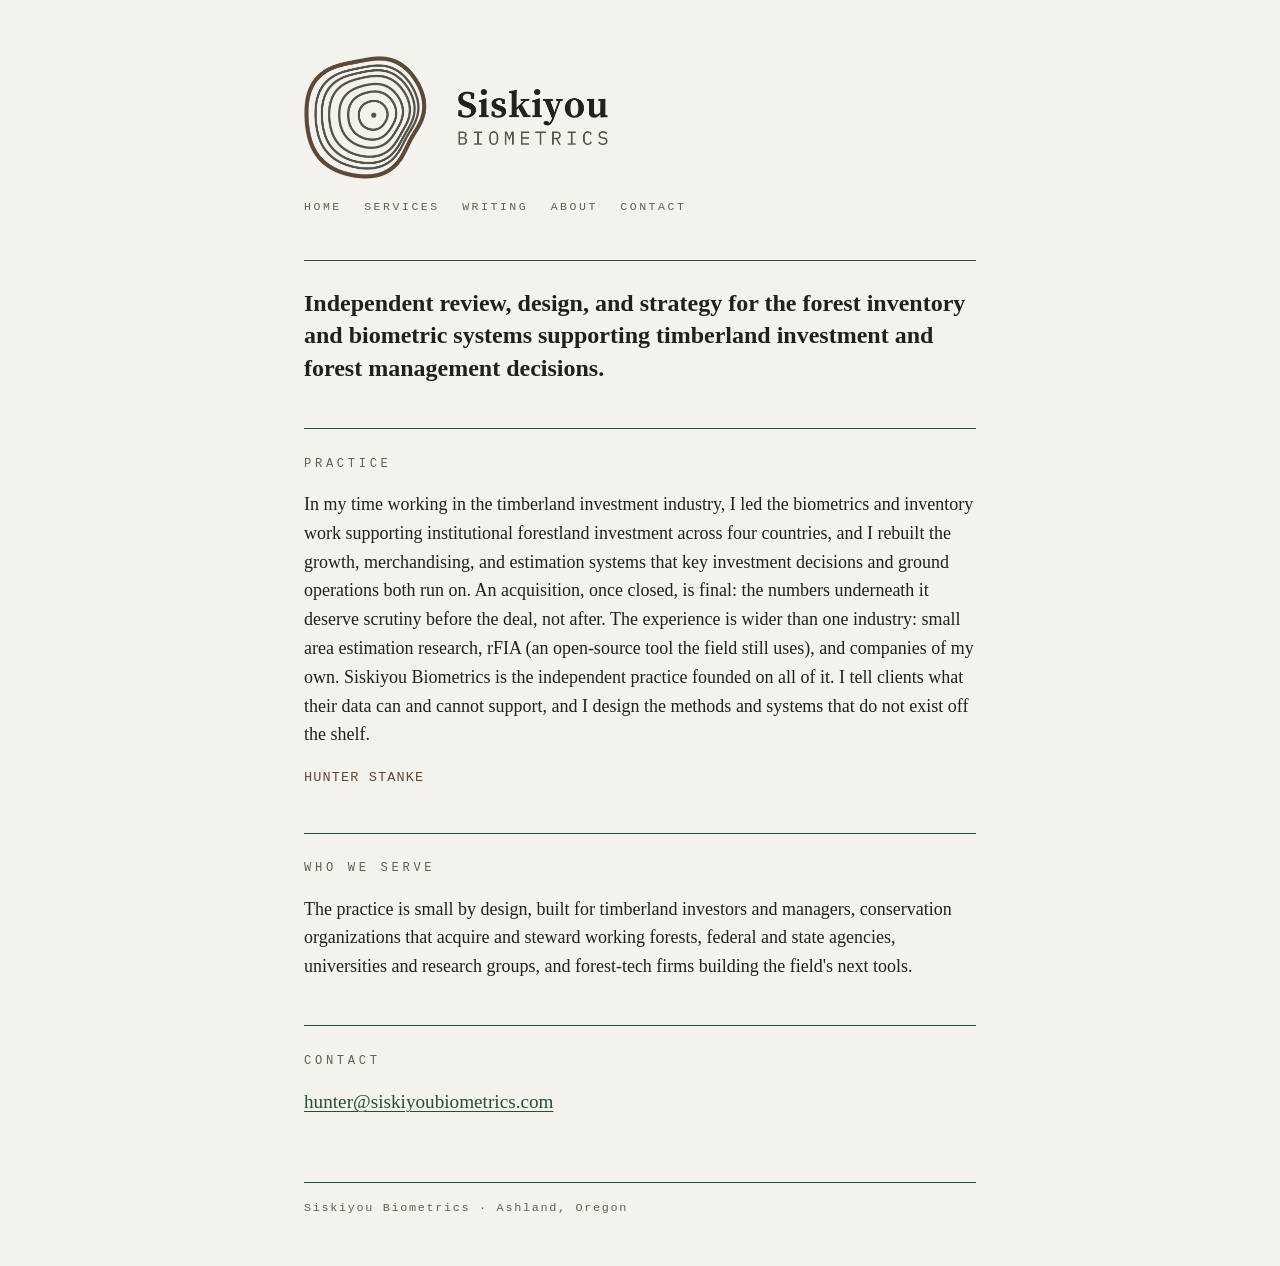
==== index.html @ 04ed6026 "Siskiyou Biometrics site, stage one" ====
<!DOCTYPE html>
<html lang="en">
<head>
<meta charset="utf-8">
<meta name="viewport" content="width=device-width, initial-scale=1">
<title>Siskiyou Biometrics - Ashland, Oregon</title>
<meta name="description" content="Independent review, design, and strategy for the forest inventory and biometric systems supporting timberland investment and forest management decisions.">

<link rel="icon" href="assets/favicon.ico" sizes="16x16 32x32 48x48">
<link rel="icon" href="assets/icon-32.png" type="image/png" sizes="32x32">
<link rel="apple-touch-icon" href="assets/icon-180.png">
<link rel="canonical" href="https://siskiyoubiometrics.com/">
<meta name="theme-color" content="#f4f2ec">
<meta property="og:type" content="website">
<meta property="og:site_name" content="Siskiyou Biometrics">
<meta property="og:title" content="Siskiyou Biometrics">
<meta property="og:description" content="An independent forest biometrics practice based in Ashland, Oregon.">
<meta property="og:url" content="https://siskiyoubiometrics.com/">
<meta property="og:image" content="https://siskiyoubiometrics.com/assets/og.png">
<meta property="og:image:width" content="1200">
<meta property="og:image:height" content="630">
<meta property="og:image:alt" content="Siskiyou Biometrics">
<meta name="twitter:card" content="summary_large_image">
<link rel="stylesheet" href="style.css">
</head>
<body>
<div class="page">
<header class="masthead">
  <a href="index.html"><img src="assets/lockup.png" alt="Siskiyou Biometrics" width="1200" height="484"></a>
  <nav class="nav"><a href="index.html">Home</a><a href="services.html">Services</a><a href="writing.html">Writing</a><a href="about.html">About</a><a href="contact.html">Contact</a></nav>
</header>
<main>
<section id="identity" class="identity">
<h1 class="topline">Independent review, design, and strategy for the forest inventory and biometric systems supporting timberland investment and forest management decisions.</h1>
</section>
<section id="intro"><h2>Practice</h2>
<p>In my time working in the timberland investment industry, I led the biometrics and inventory work supporting institutional forestland investment across four countries, and I rebuilt the growth, merchandising, and estimation systems that key investment decisions and ground operations both run on. An acquisition, once closed, is final: the numbers underneath it deserve scrutiny before the deal, not after. The experience is wider than one industry: small area estimation research, rFIA (an open-source tool the field still uses), and companies of my own. Siskiyou Biometrics is the independent practice founded on all of it. I tell clients what their data can and cannot support, and I design the methods and systems that do not exist off the shelf.</p>
<p class="signature">Hunter Stanke</p>
</section>
<section id="who"><h2>Who we serve</h2>
<p>The practice is small by design, built for timberland investors and managers, conservation organizations that acquire and steward working forests, federal and state agencies, universities and research groups, and forest-tech firms building the field's next tools.</p>
</section>
<section id="contact"><h2>Contact</h2><p class="email"><a href="mailto:hunter@siskiyoubiometrics.com">hunter@siskiyoubiometrics.com</a></p></section>
</main>
<footer>
  <p>Siskiyou Biometrics &middot; Ashland, Oregon</p>
</footer>
</div>
</body>
</html>
---- style.css ----
/* Siskiyou Biometrics - siskiyoubiometrics.com
   One page, no framework, no scripts. Register: a well-set letterhead. */

:root {
  --bg: #f4f2ec;
  --ink: #20211c;
  --spruce: #2f4a38;
  --bark: #5a4a38;
  --muted: #5f6159;
  --serif: Georgia, "Iowan Old Style", "Palatino Linotype", "Book Antiqua",
           "Noto Serif", "Liberation Serif", "Times New Roman", serif;
  --mono: "SFMono-Regular", Menlo, Consolas, "Liberation Mono",
          "DejaVu Sans Mono", "Courier New", monospace;
}

html {
  background: var(--bg);
  -webkit-text-size-adjust: 100%;
}

body {
  margin: 0;
  font-family: var(--serif);
  font-size: 1.125rem;
  line-height: 1.6;
  color: var(--ink);
}

.page {
  max-width: 42rem;
  margin: 0 auto;
  padding: 3.5rem 1.5rem 3rem;
}

/* Masthead: the lockup and nothing else */
.masthead h1 {
  margin: 0;
}
.masthead img {
  display: block;
  width: 100%;
  max-width: 19rem;
  height: auto;
}

/* Identity line */
.identity {
  margin-top: 2.75rem;
}
.identity p {
  margin: 0;
  font-size: 1.5rem;
  line-height: 1.35;
}

/* Sections: thin spruce rule, letterspaced mono label, serif body */
section + section {
  margin-top: 2.75rem;
  padding-top: 1.6rem;
  border-top: 1px solid var(--spruce);
}

h2 {
  margin: 0 0 1rem;
  font-family: var(--mono);
  font-weight: normal;
  font-size: 0.76rem;
  letter-spacing: 0.3em;
  text-transform: uppercase;
  color: var(--muted);
}

p {
  margin: 0 0 1.1rem;
}
p:last-child {
  margin-bottom: 0;
}

ul.services {
  list-style: none;
  margin: 0 0 1.1rem;
  padding: 0;
}
ul.services li {
  position: relative;
  padding-left: 1.5rem;
  margin-bottom: 0.75rem;
}
ul.services li::before {
  content: "";
  position: absolute;
  left: 0;
  top: 0.78em;
  width: 0.6rem;
  height: 1px;
  background: var(--bark);
}

a {
  color: var(--spruce);
  text-decoration: underline;
  text-decoration-thickness: 1px;
  text-underline-offset: 0.16em;
}
a:hover,
a:focus {
  color: var(--bark);
}

.email a {
  font-size: 1.2rem;
}

footer {
  margin-top: 4rem;
  padding-top: 1rem;
  border-top: 1px solid var(--spruce);
  font-family: var(--mono);
  font-size: 0.74rem;
  letter-spacing: 0.14em;
  color: var(--muted);
}
footer p {
  margin: 0;
}

@media (max-width: 32rem) {
  body {
    font-size: 1.0625rem;
  }
  .page {
    padding: 2.25rem 1.25rem 2.5rem;
  }
  .masthead img {
    max-width: 15rem;
  }
  .identity p {
    font-size: 1.3rem;
  }
}

/* Navigation (stage one, multi-page) */
.nav { margin-top: 1.2rem; font-family: var(--mono); font-size: 0.72rem; letter-spacing: 0.22em; text-transform: uppercase; }
.nav a { color: var(--muted); text-decoration: none; margin-right: 1.4rem; }
.nav a:hover, .nav a:focus { color: var(--spruce); }
.masthead a img { display: block; }
/* Placeholder slots, removed when copy lands */
.slot { color: var(--bark); font-family: var(--mono); font-size: 0.85rem; }

/* Stage-one copy classes (2026-08-31) */
.identity .topline {
  margin: 0;
  font-size: 1.5rem;
  line-height: 1.35;
}
.identity .linetwo {
  margin: 0.9rem 0 0;
  font-size: 1.05rem;
  color: var(--muted);
}
.signature {
  margin-top: 1.1rem;
  font-family: var(--mono);
  font-size: 0.85rem;
  letter-spacing: 0.08em;
  text-transform: uppercase;
  color: var(--bark);
}
.closing p {
  color: var(--muted);
  font-size: 1.02rem;
}
main > section:first-child {
  margin-top: 2.75rem;
  padding-top: 1.6rem;
  border-top: 1px solid var(--spruce);
}
.bio-photo {
  display: block;
  width: 100%;
  max-width: 20rem;
  height: auto;
  margin: 0.4rem 0 1.4rem;
}
.pubs { padding-left: 1.2rem; }
.pubs li { margin: 0.7rem 0; }
h1 {
  font-size: inherit;
  font-weight: inherit;
  margin: 0;
}
section h1 {
  font-family: var(--mono);
  font-size: 0.85rem;
  font-weight: 400;
  letter-spacing: 0.14em;
  text-transform: uppercase;
  color: var(--spruce);
  margin: 0 0 0.9rem;
}
.identity h1.topline {
  font-family: var(--serif);
  font-size: 1.5rem;
  line-height: 1.35;
  letter-spacing: 0;
  text-transform: none;
  color: var(--ink);
  font-weight: 700;
}
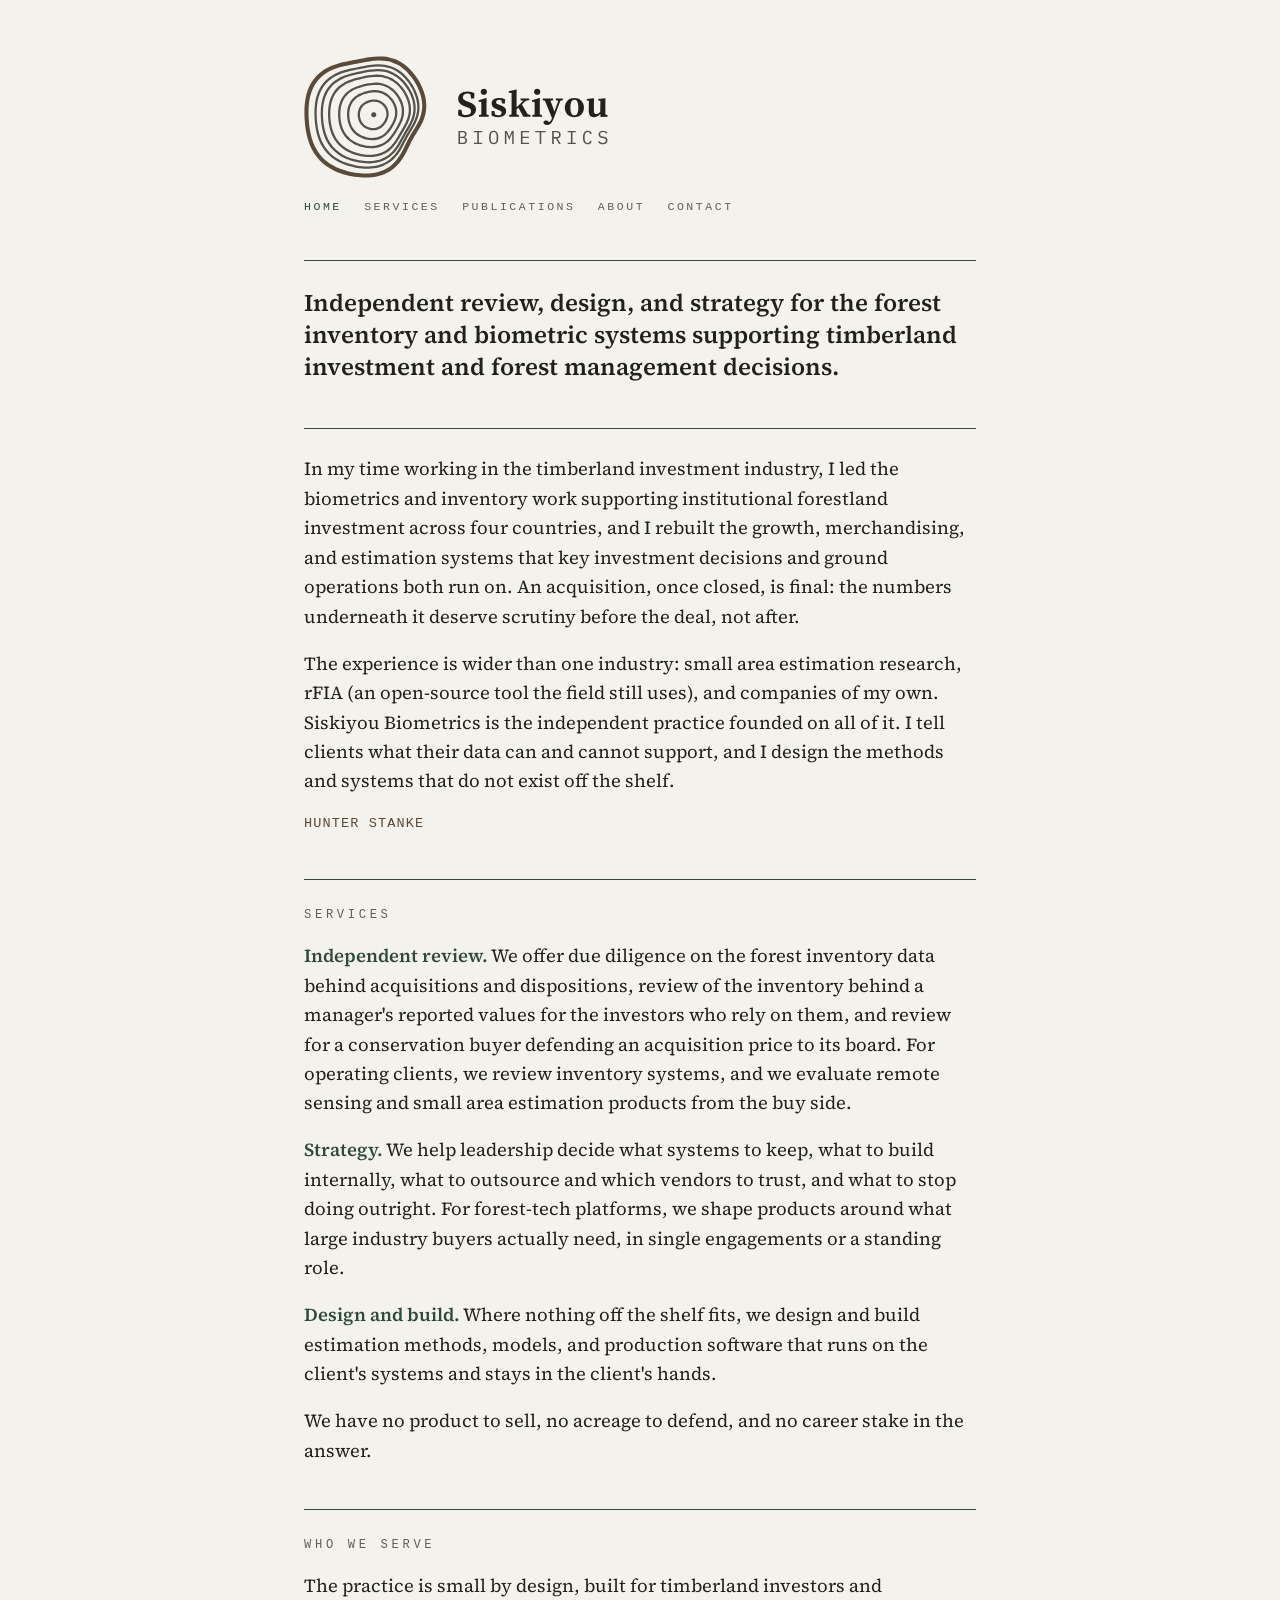
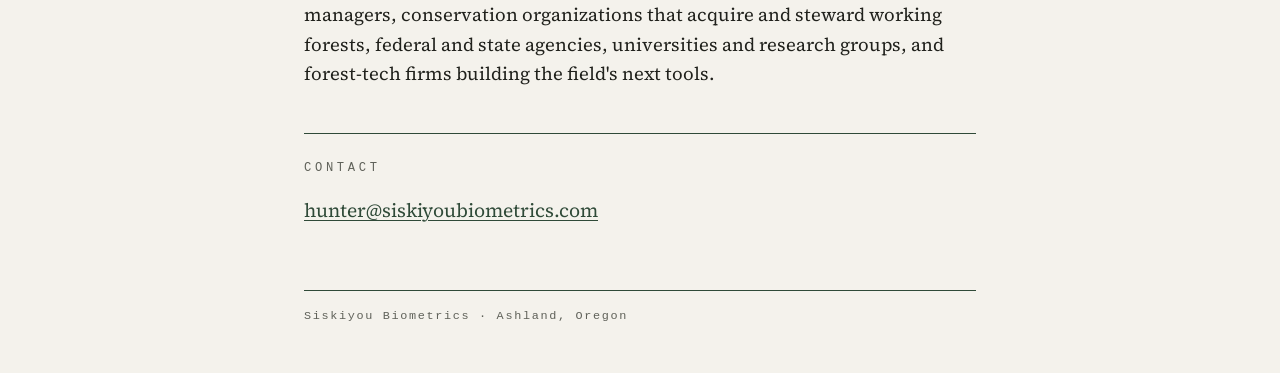
==== commit 061acd0a: "Copy fixes, self-hosted serif, SVG lockup, publications page, home services block, 404, structured d" ====
--- a/index.html
+++ b/index.html
@@ -5,37 +5,57 @@
 <meta name="viewport" content="width=device-width, initial-scale=1">
 <title>Siskiyou Biometrics - Ashland, Oregon</title>
 <meta name="description" content="Independent review, design, and strategy for the forest inventory and biometric systems supporting timberland investment and forest management decisions.">
-
-<link rel="icon" href="assets/favicon.ico" sizes="16x16 32x32 48x48">
-<link rel="icon" href="assets/icon-32.png" type="image/png" sizes="32x32">
-<link rel="apple-touch-icon" href="assets/icon-180.png">
+<link rel="icon" href="/assets/favicon.ico" sizes="16x16 32x32 48x48">
+<link rel="icon" href="/assets/icon-32.png" type="image/png" sizes="32x32">
+<link rel="apple-touch-icon" href="/assets/icon-180.png">
 <link rel="canonical" href="https://siskiyoubiometrics.com/">
 <meta name="theme-color" content="#f4f2ec">
 <meta property="og:type" content="website">
 <meta property="og:site_name" content="Siskiyou Biometrics">
-<meta property="og:title" content="Siskiyou Biometrics">
-<meta property="og:description" content="An independent forest biometrics practice based in Ashland, Oregon.">
+<meta property="og:title" content="Siskiyou Biometrics - Ashland, Oregon">
+<meta property="og:description" content="Independent review, design, and strategy for the forest inventory and biometric systems supporting timberland investment and forest management decisions.">
 <meta property="og:url" content="https://siskiyoubiometrics.com/">
 <meta property="og:image" content="https://siskiyoubiometrics.com/assets/og.png">
 <meta property="og:image:width" content="1200">
 <meta property="og:image:height" content="630">
 <meta property="og:image:alt" content="Siskiyou Biometrics">
 <meta name="twitter:card" content="summary_large_image">
-<link rel="stylesheet" href="style.css">
+<link rel="preload" href="/assets/fonts/SourceSerif4-roman.woff2" as="font" type="font/woff2" crossorigin>
+<link rel="stylesheet" href="/style.css">
+<script type="application/ld+json">
+{
+  "@context": "https://schema.org",
+  "@type": "Organization",
+  "name": "Siskiyou Biometrics",
+  "url": "https://siskiyoubiometrics.com/",
+  "logo": "https://siskiyoubiometrics.com/assets/og.png",
+  "email": "hunter@siskiyoubiometrics.com",
+  "description": "An independent forest biometrics practice based in Ashland, Oregon.",
+  "address": {"@type": "PostalAddress", "addressLocality": "Ashland", "addressRegion": "OR", "addressCountry": "US"},
+  "founder": {"@type": "Person", "name": "Hunter Stanke", "url": "https://siskiyoubiometrics.com/about.html"}
+}
+</script>
 </head>
 <body>
 <div class="page">
 <header class="masthead">
-  <a href="index.html"><img src="assets/lockup.png" alt="Siskiyou Biometrics" width="1200" height="484"></a>
-  <nav class="nav"><a href="index.html">Home</a><a href="services.html">Services</a><a href="writing.html">Writing</a><a href="about.html">About</a><a href="contact.html">Contact</a></nav>
+  <a href="/"><img src="/assets/lockup.svg" alt="Siskiyou Biometrics" width="747" height="301"></a>
+  <nav class="nav"><a href="/" aria-current="page">Home</a><a href="/services.html">Services</a><a href="/publications.html">Publications</a><a href="/about.html">About</a><a href="/contact.html">Contact</a></nav>
 </header>
 <main>
 <section id="identity" class="identity">
 <h1 class="topline">Independent review, design, and strategy for the forest inventory and biometric systems supporting timberland investment and forest management decisions.</h1>
 </section>
-<section id="intro"><h2>Practice</h2>
-<p>In my time working in the timberland investment industry, I led the biometrics and inventory work supporting institutional forestland investment across four countries, and I rebuilt the growth, merchandising, and estimation systems that key investment decisions and ground operations both run on. An acquisition, once closed, is final: the numbers underneath it deserve scrutiny before the deal, not after. The experience is wider than one industry: small area estimation research, rFIA (an open-source tool the field still uses), and companies of my own. Siskiyou Biometrics is the independent practice founded on all of it. I tell clients what their data can and cannot support, and I design the methods and systems that do not exist off the shelf.</p>
+<section id="intro" class="intro">
+<p>In my time working in the timberland investment industry, I led the biometrics and inventory work supporting institutional forestland investment across four countries, and I rebuilt the growth, merchandising, and estimation systems that key investment decisions and ground operations both run on. An acquisition, once closed, is final: the numbers underneath it deserve scrutiny before the deal, not after.</p>
+<p>The experience is wider than one industry: small area estimation research, rFIA (an open-source tool the field still uses), and companies of my own. Siskiyou Biometrics is the independent practice founded on all of it. I tell clients what their data can and cannot support, and I design the methods and systems that do not exist off the shelf.</p>
 <p class="signature">Hunter Stanke</p>
+</section>
+<section id="services" class="services"><h2>Services</h2>
+<p><a href="/services.html#review">Independent review.</a> We offer due diligence on the forest inventory data behind acquisitions and dispositions, review of the inventory behind a manager's reported values for the investors who rely on them, and review for a conservation buyer defending an acquisition price to its board. For operating clients, we review inventory systems, and we evaluate remote sensing and small area estimation products from the buy side.</p>
+<p><a href="/services.html#strategy">Strategy.</a> We help leadership decide what systems to keep, what to build internally, what to outsource and which vendors to trust, and what to stop doing outright. For forest-tech platforms, we shape products around what large industry buyers actually need, in single engagements or a standing role.</p>
+<p><a href="/services.html#build">Design and build.</a> Where nothing off the shelf fits, we design and build estimation methods, models, and production software that runs on the client's systems and stays in the client's hands.</p>
+<p>We have no product to sell, no acreage to defend, and no career stake in the answer.</p>
 </section>
 <section id="who"><h2>Who we serve</h2>
 <p>The practice is small by design, built for timberland investors and managers, conservation organizations that acquire and steward working forests, federal and state agencies, universities and research groups, and forest-tech firms building the field's next tools.</p>
--- a/style.css
+++ b/style.css
@@ -1,5 +1,21 @@
 /* Siskiyou Biometrics - siskiyoubiometrics.com
-   One page, no framework, no scripts. Register: a well-set letterhead. */
+   Hand-written CSS, no framework, no scripts. Register: a well-set letterhead.
+   Built from website/src/ by website/build.py. */
+
+@font-face {
+  font-family: "Source Serif 4";
+  src: url(/assets/fonts/SourceSerif4-roman.woff2) format("woff2");
+  font-weight: 200 900;
+  font-style: normal;
+  font-display: swap;
+}
+@font-face {
+  font-family: "Source Serif 4";
+  src: url(/assets/fonts/SourceSerif4-italic.woff2) format("woff2");
+  font-weight: 200 900;
+  font-style: italic;
+  font-display: swap;
+}
 
 :root {
   --bg: #f4f2ec;
@@ -7,7 +23,7 @@
   --spruce: #2f4a38;
   --bark: #5a4a38;
   --muted: #5f6159;
-  --serif: Georgia, "Iowan Old Style", "Palatino Linotype", "Book Antiqua",
+  --serif: "Source Serif 4", Georgia, "Iowan Old Style", "Palatino Linotype", "Book Antiqua",
            "Noto Serif", "Liberation Serif", "Times New Roman", serif;
   --mono: "SFMono-Regular", Menlo, Consolas, "Liberation Mono",
           "DejaVu Sans Mono", "Courier New", monospace;
@@ -21,7 +37,7 @@
 body {
   margin: 0;
   font-family: var(--serif);
-  font-size: 1.125rem;
+  font-size: 1.15rem;
   line-height: 1.6;
   color: var(--ink);
 }
@@ -32,173 +48,70 @@
   padding: 3.5rem 1.5rem 3rem;
 }
 
-/* Masthead: the lockup and nothing else */
-.masthead h1 {
-  margin: 0;
-}
-.masthead img {
+/* Masthead: the lockup and the nav */
+.masthead a img {
   display: block;
   width: 100%;
   max-width: 19rem;
   height: auto;
 }
-
-/* Identity line */
-.identity {
-  margin-top: 2.75rem;
-}
-.identity p {
-  margin: 0;
-  font-size: 1.5rem;
-  line-height: 1.35;
+.nav {
+  margin-top: 1.2rem;
+  font-family: var(--mono);
+  font-size: 0.72rem;
+  letter-spacing: 0.22em;
+  text-transform: uppercase;
+}
+.nav a {
+  color: var(--muted);
+  text-decoration: none;
+  margin-right: 1.4rem;
+}
+.nav a:hover,
+.nav a:focus,
+.nav a[aria-current="page"] {
+  color: var(--spruce);
 }
 
 /* Sections: thin spruce rule, letterspaced mono label, serif body */
+main > section:first-child,
 section + section {
   margin-top: 2.75rem;
   padding-top: 1.6rem;
   border-top: 1px solid var(--spruce);
 }
 
-h2 {
-  margin: 0 0 1rem;
-  font-family: var(--mono);
-  font-weight: normal;
+h1, h2 {
+  font-family: var(--mono);
+  font-weight: 400;
   font-size: 0.76rem;
   letter-spacing: 0.3em;
   text-transform: uppercase;
   color: var(--muted);
-}
-
-p {
-  margin: 0 0 1.1rem;
-}
-p:last-child {
-  margin-bottom: 0;
-}
-
-ul.services {
-  list-style: none;
-  margin: 0 0 1.1rem;
-  padding: 0;
-}
-ul.services li {
-  position: relative;
-  padding-left: 1.5rem;
-  margin-bottom: 0.75rem;
-}
-ul.services li::before {
-  content: "";
-  position: absolute;
-  left: 0;
-  top: 0.78em;
-  width: 0.6rem;
-  height: 1px;
-  background: var(--bark);
-}
-
-a {
+  margin: 0 0 1rem;
+}
+h1 {
+  font-size: 0.85rem;
+  letter-spacing: 0.14em;
   color: var(--spruce);
-  text-decoration: underline;
-  text-decoration-thickness: 1px;
-  text-underline-offset: 0.16em;
-}
-a:hover,
-a:focus {
-  color: var(--bark);
-}
-
-.email a {
-  font-size: 1.2rem;
-}
-
-footer {
-  margin-top: 4rem;
-  padding-top: 1rem;
-  border-top: 1px solid var(--spruce);
-  font-family: var(--mono);
-  font-size: 0.74rem;
-  letter-spacing: 0.14em;
-  color: var(--muted);
-}
-footer p {
-  margin: 0;
-}
-
-@media (max-width: 32rem) {
-  body {
-    font-size: 1.0625rem;
-  }
-  .page {
-    padding: 2.25rem 1.25rem 2.5rem;
-  }
-  .masthead img {
-    max-width: 15rem;
-  }
-  .identity p {
-    font-size: 1.3rem;
-  }
-}
-
-/* Navigation (stage one, multi-page) */
-.nav { margin-top: 1.2rem; font-family: var(--mono); font-size: 0.72rem; letter-spacing: 0.22em; text-transform: uppercase; }
-.nav a { color: var(--muted); text-decoration: none; margin-right: 1.4rem; }
-.nav a:hover, .nav a:focus { color: var(--spruce); }
-.masthead a img { display: block; }
-/* Placeholder slots, removed when copy lands */
-.slot { color: var(--bark); font-family: var(--mono); font-size: 0.85rem; }
-
-/* Stage-one copy classes (2026-08-31) */
-.identity .topline {
-  margin: 0;
-  font-size: 1.5rem;
-  line-height: 1.35;
-}
-.identity .linetwo {
-  margin: 0.9rem 0 0;
-  font-size: 1.05rem;
-  color: var(--muted);
-}
-.signature {
-  margin-top: 1.1rem;
-  font-family: var(--mono);
-  font-size: 0.85rem;
-  letter-spacing: 0.08em;
-  text-transform: uppercase;
-  color: var(--bark);
-}
-.closing p {
-  color: var(--muted);
-  font-size: 1.02rem;
-}
-main > section:first-child {
-  margin-top: 2.75rem;
-  padding-top: 1.6rem;
-  border-top: 1px solid var(--spruce);
-}
-.bio-photo {
-  display: block;
-  width: 100%;
-  max-width: 20rem;
-  height: auto;
-  margin: 0.4rem 0 1.4rem;
-}
-.pubs { padding-left: 1.2rem; }
-.pubs li { margin: 0.7rem 0; }
-h1 {
-  font-size: inherit;
-  font-weight: inherit;
-  margin: 0;
-}
-section h1 {
-  font-family: var(--mono);
-  font-size: 0.85rem;
-  font-weight: 400;
-  letter-spacing: 0.14em;
-  text-transform: uppercase;
-  color: var(--spruce);
-  margin: 0 0 0.9rem;
-}
+}
+h2.heading {
+  font-family: var(--serif);
+  font-size: 1.35rem;
+  font-weight: 600;
+  letter-spacing: 0;
+  text-transform: none;
+  color: var(--ink);
+  margin: 0 0 0.8rem;
+}
+section > h1 + h2.heading {
+  margin-top: 0.4rem;
+}
+.pubs + h2.heading {
+  margin-top: 2rem;
+}
+
+/* Home: the top line is the page's h1 */
 .identity h1.topline {
   font-family: var(--serif);
   font-size: 1.5rem;
@@ -206,5 +119,99 @@
   letter-spacing: 0;
   text-transform: none;
   color: var(--ink);
-  font-weight: 700;
-}
+  font-weight: 600;
+  margin: 0;
+}
+
+p {
+  margin: 0 0 1.1rem;
+}
+p:last-child {
+  margin-bottom: 0;
+}
+
+a {
+  color: var(--spruce);
+  text-decoration: underline;
+  text-decoration-thickness: 1px;
+  text-underline-offset: 0.16em;
+}
+a:hover,
+a:focus {
+  color: var(--bark);
+}
+
+.signature {
+  margin-top: 1.1rem;
+  font-family: var(--mono);
+  font-size: 0.85rem;
+  letter-spacing: 0.08em;
+  text-transform: uppercase;
+  color: var(--bark);
+}
+
+/* Home services block: linked lead words */
+.services p a {
+  font-weight: 600;
+  text-decoration: none;
+}
+.services p a:hover,
+.services p a:focus {
+  text-decoration: underline;
+}
+
+.closing p {
+  color: var(--muted);
+  font-size: 1.02rem;
+}
+
+.email a {
+  font-size: 1.2rem;
+}
+
+.bio-photo {
+  display: block;
+  width: 100%;
+  max-width: 20rem;
+  height: auto;
+  margin: 0.4rem 0 1.4rem;
+}
+
+.pubs {
+  padding-left: 1.2rem;
+  margin: 0;
+}
+.pubs li {
+  margin: 0.7rem 0;
+}
+
+footer {
+  margin-top: 4rem;
+  padding-top: 1rem;
+  border-top: 1px solid var(--spruce);
+  font-family: var(--mono);
+  font-size: 0.74rem;
+  letter-spacing: 0.14em;
+  color: var(--muted);
+}
+footer p {
+  margin: 0;
+}
+
+@media (max-width: 32rem) {
+  body {
+    font-size: 1.08rem;
+  }
+  .page {
+    padding: 2.25rem 1.25rem 2.5rem;
+  }
+  .masthead a img {
+    max-width: 15rem;
+  }
+  .identity h1.topline {
+    font-size: 1.3rem;
+  }
+  .nav a {
+    margin-right: 1rem;
+  }
+}
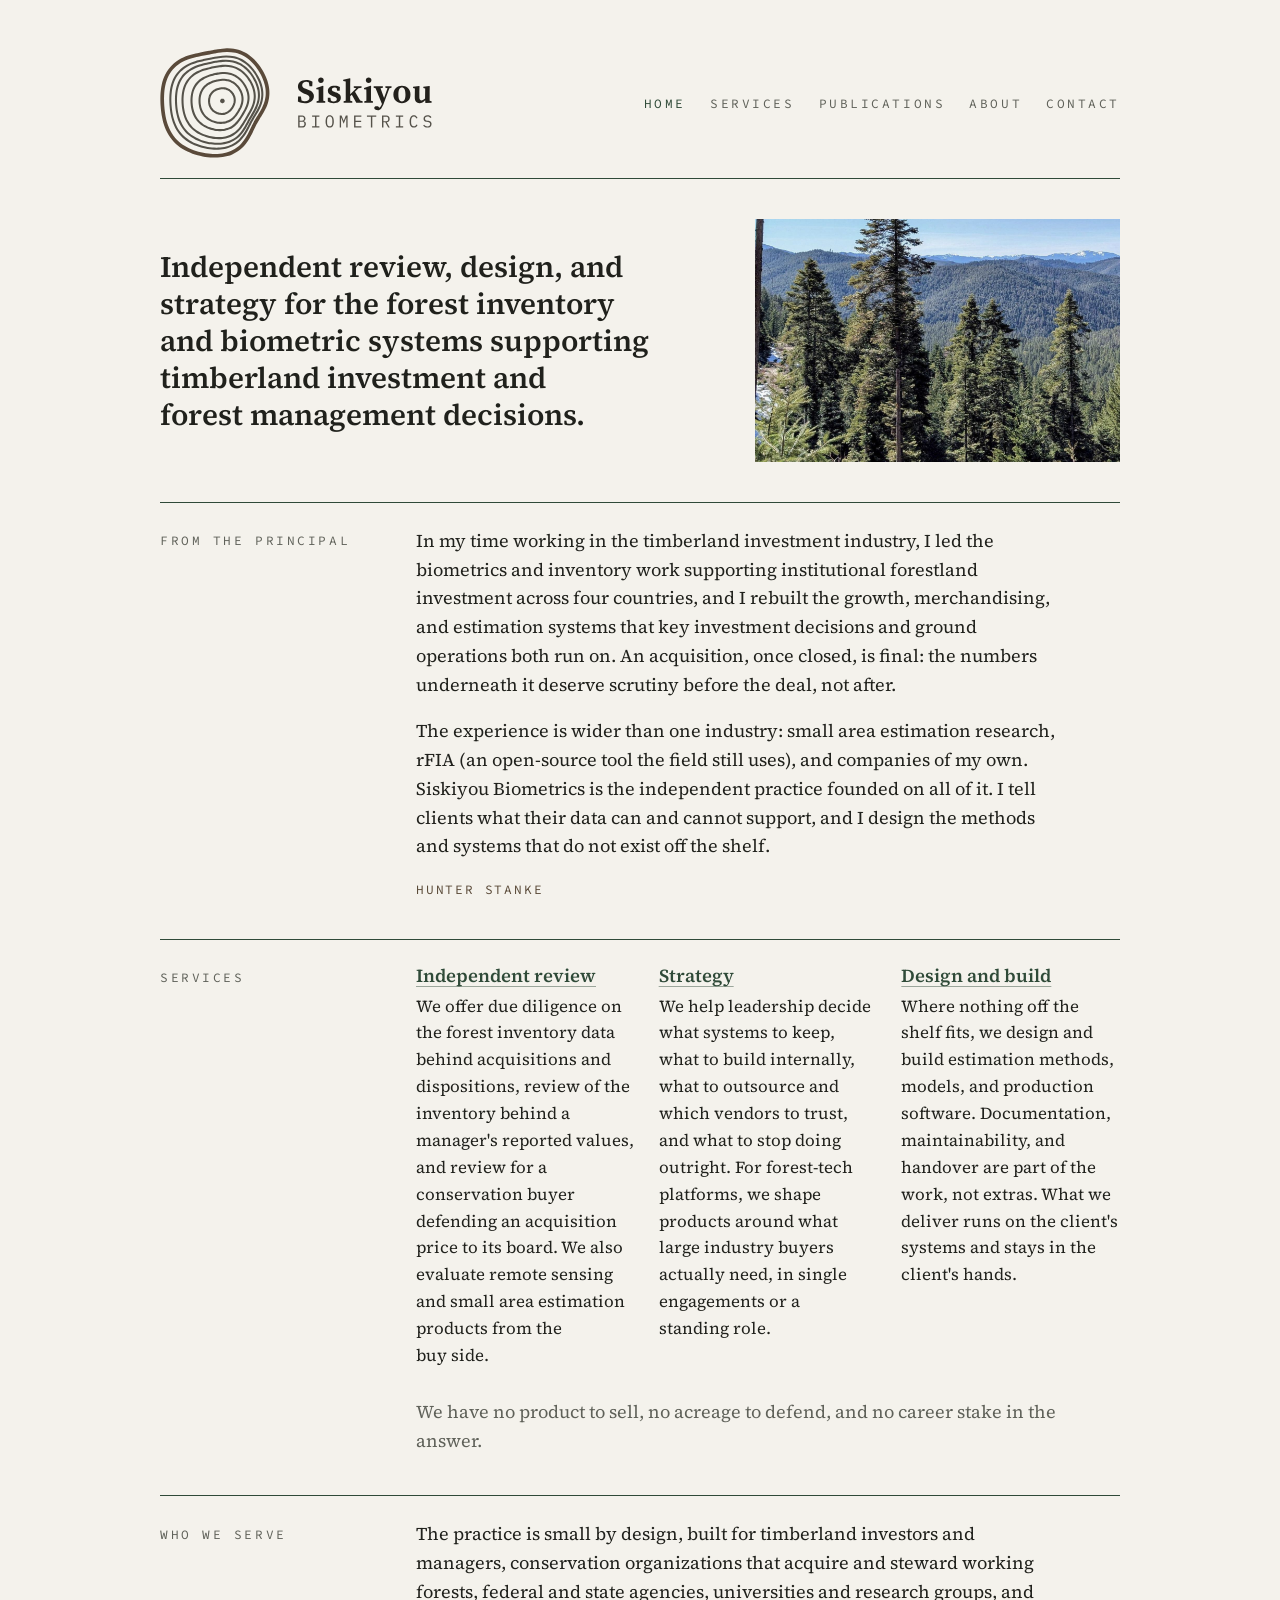
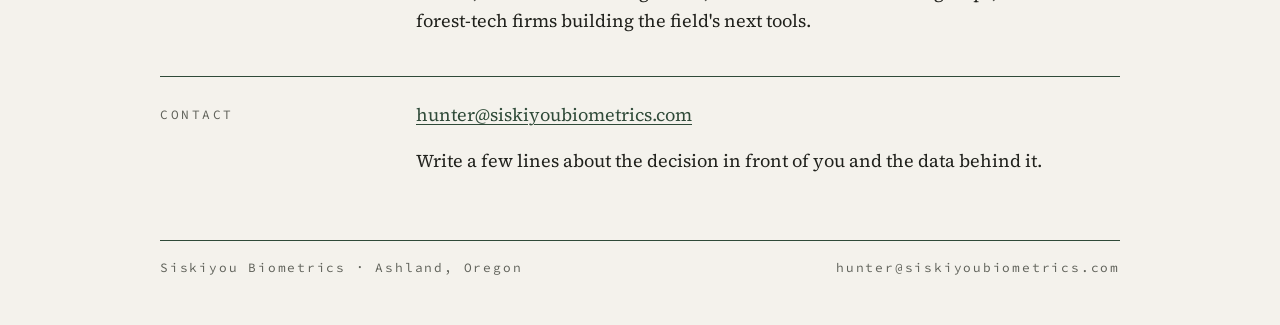
==== commit 917cc2c8: "Structured layout: left-margin labels, photograph beside the top line, service columns, mono webfont" ====
--- a/index.html
+++ b/index.html
@@ -44,26 +44,40 @@
 </header>
 <main>
 <section id="identity" class="identity">
-<h1 class="topline">Independent review, design, and strategy for the forest inventory and biometric systems supporting timberland investment and forest management decisions.</h1>
+<div class="body"><h1 class="topline">Independent review, design, and strategy for the forest inventory and biometric systems supporting timberland investment and forest management decisions.</h1></div>
+<figure><img src="/assets/img/wagner-creek.jpg" alt="Grand fir on a ridge above a forested Siskiyou drainage, snow on the peaks behind" width="1400" height="1050"></figure>
 </section>
-<section id="intro" class="intro">
+<section id="intro">
+<div class="side"><h2>From the principal</h2></div>
+<div class="body">
 <p>In my time working in the timberland investment industry, I led the biometrics and inventory work supporting institutional forestland investment across four countries, and I rebuilt the growth, merchandising, and estimation systems that key investment decisions and ground operations both run on. An acquisition, once closed, is final: the numbers underneath it deserve scrutiny before the deal, not after.</p>
 <p>The experience is wider than one industry: small area estimation research, rFIA (an open-source tool the field still uses), and companies of my own. Siskiyou Biometrics is the independent practice founded on all of it. I tell clients what their data can and cannot support, and I design the methods and systems that do not exist off the shelf.</p>
 <p class="signature">Hunter Stanke</p>
+</div>
 </section>
-<section id="services" class="services"><h2>Services</h2>
-<p><a href="/services.html#review">Independent review.</a> We offer due diligence on the forest inventory data behind acquisitions and dispositions, review of the inventory behind a manager's reported values for the investors who rely on them, and review for a conservation buyer defending an acquisition price to its board. For operating clients, we review inventory systems, and we evaluate remote sensing and small area estimation products from the buy side.</p>
-<p><a href="/services.html#strategy">Strategy.</a> We help leadership decide what systems to keep, what to build internally, what to outsource and which vendors to trust, and what to stop doing outright. For forest-tech platforms, we shape products around what large industry buyers actually need, in single engagements or a standing role.</p>
-<p><a href="/services.html#build">Design and build.</a> Where nothing off the shelf fits, we design and build estimation methods, models, and production software that runs on the client's systems and stays in the client's hands.</p>
-<p>We have no product to sell, no acreage to defend, and no career stake in the answer.</p>
+<section id="services" class="services">
+<div class="side"><h2>Services</h2></div>
+<div class="body">
+<div class="svcgrid">
+<p><a href="/services.html#review">Independent review</a> We offer due diligence on the forest inventory data behind acquisitions and dispositions, review of the inventory behind a manager's reported values, and review for a conservation buyer defending an acquisition price to its board. We also evaluate remote sensing and small area estimation products from the buy side.</p>
+<p><a href="/services.html#strategy">Strategy</a> We help leadership decide what systems to keep, what to build internally, what to outsource and which vendors to trust, and what to stop doing outright. For forest-tech platforms, we shape products around what large industry buyers actually need, in single engagements or a standing role.</p>
+<p><a href="/services.html#build">Design and build</a> Where nothing off the shelf fits, we design and build estimation methods, models, and production software. Documentation, maintainability, and handover are part of the work, not extras. What we deliver runs on the client's systems and stays in the client's hands.</p>
+</div>
+<p class="independence">We have no product to sell, no acreage to defend, and no career stake in the answer.</p>
+</div>
 </section>
-<section id="who"><h2>Who we serve</h2>
-<p>The practice is small by design, built for timberland investors and managers, conservation organizations that acquire and steward working forests, federal and state agencies, universities and research groups, and forest-tech firms building the field's next tools.</p>
+<section id="who">
+<div class="side"><h2>Who we serve</h2></div>
+<div class="body"><p>The practice is small by design, built for timberland investors and managers, conservation organizations that acquire and steward working forests, federal and state agencies, universities and research groups, and forest-tech firms building the field's next tools.</p></div>
 </section>
-<section id="contact"><h2>Contact</h2><p class="email"><a href="mailto:hunter@siskiyoubiometrics.com">hunter@siskiyoubiometrics.com</a></p></section>
+<section id="contact">
+<div class="side"><h2>Contact</h2></div>
+<div class="body"><p class="email"><a href="mailto:hunter@siskiyoubiometrics.com">hunter@siskiyoubiometrics.com</a></p><p>Write a few lines about the decision in front of you and the data behind it.</p></div>
+</section>
 </main>
 <footer>
   <p>Siskiyou Biometrics &middot; Ashland, Oregon</p>
+  <p><a href="mailto:hunter@siskiyoubiometrics.com">hunter@siskiyoubiometrics.com</a></p>
 </footer>
 </div>
 </body>
--- a/style.css
+++ b/style.css
@@ -1,5 +1,6 @@
 /* Siskiyou Biometrics - siskiyoubiometrics.com
    Hand-written CSS, no framework, no scripts. Register: a well-set letterhead.
+   Layout: a wide page, section labels in a left margin, body text in a fixed measure.
    Built from website/src/ by website/build.py. */
 
 @font-face {
@@ -14,6 +15,13 @@
   src: url(/assets/fonts/SourceSerif4-italic.woff2) format("woff2");
   font-weight: 200 900;
   font-style: italic;
+  font-display: swap;
+}
+@font-face {
+  font-family: "Source Code Pro";
+  src: url(/assets/fonts/SourceCodePro-roman.woff2) format("woff2");
+  font-weight: 400;
+  font-style: normal;
   font-display: swap;
 }
 
@@ -25,8 +33,10 @@
   --muted: #5f6159;
   --serif: "Source Serif 4", Georgia, "Iowan Old Style", "Palatino Linotype", "Book Antiqua",
            "Noto Serif", "Liberation Serif", "Times New Roman", serif;
-  --mono: "SFMono-Regular", Menlo, Consolas, "Liberation Mono",
+  --mono: "Source Code Pro", "SFMono-Regular", Menlo, Consolas, "Liberation Mono",
           "DejaVu Sans Mono", "Courier New", monospace;
+  --side: 13rem;
+  --gap: 3rem;
 }
 
 html {
@@ -37,35 +47,49 @@
 body {
   margin: 0;
   font-family: var(--serif);
-  font-size: 1.15rem;
+  font-size: 1.125rem;
   line-height: 1.6;
   color: var(--ink);
 }
 
 .page {
-  max-width: 42rem;
+  max-width: 60rem;
   margin: 0 auto;
-  padding: 3.5rem 1.5rem 3rem;
-}
-
-/* Masthead: the lockup and the nav */
+  padding: 3rem 2rem 3rem;
+}
+
+/* Masthead: lockup left, nav right, one rule under both */
+.masthead {
+  display: flex;
+  align-items: center;
+  justify-content: space-between;
+  gap: 2rem;
+  padding-bottom: 1.25rem;
+  border-bottom: 1px solid var(--spruce);
+}
 .masthead a img {
   display: block;
   width: 100%;
-  max-width: 19rem;
+  max-width: 17rem;
   height: auto;
 }
 .nav {
-  margin-top: 1.2rem;
+  display: flex;
+  flex-wrap: wrap;
+  justify-content: flex-end;
+  column-gap: 1.5rem;
+  row-gap: 0.5rem;
+  margin: 0;
   font-family: var(--mono);
-  font-size: 0.72rem;
-  letter-spacing: 0.22em;
+  font-size: 0.8rem;
+  letter-spacing: 0.2em;
   text-transform: uppercase;
 }
 .nav a {
+  display: inline-block;
+  padding: 0.3rem 0;
   color: var(--muted);
   text-decoration: none;
-  margin-right: 1.4rem;
 }
 .nav a:hover,
 .nav a:focus,
@@ -73,54 +97,87 @@
   color: var(--spruce);
 }
 
-/* Sections: thin spruce rule, letterspaced mono label, serif body */
-main > section:first-child,
-section + section {
-  margin-top: 2.75rem;
-  padding-top: 1.6rem;
+/* Sections: label column left, body right, thin rule above */
+section {
+  display: grid;
+  grid-template-columns: var(--side) minmax(0, 1fr);
+  column-gap: var(--gap);
+  margin-top: 2.5rem;
+  padding-top: 1.5rem;
   border-top: 1px solid var(--spruce);
 }
-
+section .body {
+  max-width: 40rem;
+}
+section .side h2 {
+  margin-top: 0.2rem;
+}
+
+/* Labels: letterspaced mono */
 h1, h2 {
   font-family: var(--mono);
   font-weight: 400;
-  font-size: 0.76rem;
-  letter-spacing: 0.3em;
+  font-size: 0.8rem;
+  letter-spacing: 0.2em;
   text-transform: uppercase;
   color: var(--muted);
   margin: 0 0 1rem;
 }
-h1 {
-  font-size: 0.85rem;
-  letter-spacing: 0.14em;
+h1.pagelabel {
   color: var(--spruce);
-}
+  margin: 2.5rem 0 0;
+  padding-bottom: 0.75rem;
+  border-bottom: 1px solid var(--spruce);
+}
+h1.pagelabel + section {
+  margin-top: 0;
+  border-top: 0;
+  padding-top: 1.5rem;
+}
+/* Headings set in serif, used in the side column on inner pages */
 h2.heading {
   font-family: var(--serif);
-  font-size: 1.35rem;
+  font-size: 1.3rem;
   font-weight: 600;
+  line-height: 1.25;
   letter-spacing: 0;
   text-transform: none;
   color: var(--ink);
-  margin: 0 0 0.8rem;
-}
-section > h1 + h2.heading {
-  margin-top: 0.4rem;
-}
-.pubs + h2.heading {
-  margin-top: 2rem;
-}
-
-/* Home: the top line is the page's h1 */
+  margin: 0;
+}
+
+/* Home: the top line beside a photograph */
+.identity {
+  grid-template-columns: 3fr 2fr;
+  align-items: center;
+  margin-top: 2.5rem;
+  padding-top: 0;
+  border-top: 0;
+}
+.identity .body {
+  max-width: none;
+}
 .identity h1.topline {
   font-family: var(--serif);
-  font-size: 1.5rem;
-  line-height: 1.35;
+  font-size: 1.85rem;
+  line-height: 1.25;
   letter-spacing: 0;
   text-transform: none;
   color: var(--ink);
   font-weight: 600;
   margin: 0;
+  text-wrap: balance;
+}
+.identity figure {
+  margin: 0;
+}
+.identity img {
+  display: block;
+  width: 100%;
+  height: auto;
+  aspect-ratio: 3 / 2;
+  object-fit: cover;
+  object-position: 50% 65%;
 }
 
 p {
@@ -144,74 +201,206 @@
 .signature {
   margin-top: 1.1rem;
   font-family: var(--mono);
-  font-size: 0.85rem;
-  letter-spacing: 0.08em;
+  font-size: 0.8rem;
+  letter-spacing: 0.14em;
   text-transform: uppercase;
   color: var(--bark);
 }
 
-/* Home services block: linked lead words */
-.services p a {
+/* Home services: three columns, lead words as serif headings */
+.services .body {
+  max-width: none;
+}
+.svcgrid {
+  display: grid;
+  grid-template-columns: repeat(3, minmax(0, 1fr));
+  column-gap: 1.5rem;
+}
+.svcgrid p {
+  margin: 0;
+  font-size: 1.05rem;
+  text-wrap: pretty;
+}
+.svcgrid p a {
+  display: block;
+  font-size: 1.15rem;
   font-weight: 600;
-  text-decoration: none;
-}
-.services p a:hover,
-.services p a:focus {
+  line-height: 1.25;
+  margin-bottom: 0.4rem;
   text-decoration: underline;
-}
-
-.closing p {
-  color: var(--muted);
-  font-size: 1.02rem;
+  text-decoration-thickness: 1px;
+  text-underline-offset: 0.2em;
+  text-decoration-color: rgba(47, 74, 56, 0.45);
+}
+.svcgrid p a:hover,
+.svcgrid p a:focus {
+  text-decoration-color: var(--bark);
+}
+@media (max-width: 64rem) {
+  .svcgrid {
+    grid-template-columns: minmax(0, 1fr);
+    row-gap: 1.4rem;
+  }
+}
+@media (max-width: 64rem) {
+  .nav {
+    font-size: 0.76rem;
+    letter-spacing: 0.14em;
+    column-gap: 1.1rem;
+  }
+}
+@media (max-width: 60rem) {
+  :root {
+    --side: 11rem;
+  }
+  h1, h2 {
+    letter-spacing: 0.14em;
+  }
+  .identity {
+    grid-template-columns: minmax(0, 1fr) minmax(0, 1fr);
+    column-gap: 2rem;
+  }
+  .identity h1.topline {
+    font-size: 1.55rem;
+  }
+}
+.independence {
+  margin-top: 1.75rem;
+  color: var(--muted);
+}
+
+.closing .body p {
+  color: var(--ink);
 }
 
 .email a {
-  font-size: 1.2rem;
+  font-size: 1.125rem;
 }
 
 .bio-photo {
   display: block;
   width: 100%;
-  max-width: 20rem;
   height: auto;
-  margin: 0.4rem 0 1.4rem;
+  aspect-ratio: 4 / 5;
+  object-fit: cover;
+  object-position: 55% 20%;
+  margin: 0.2rem 0 0;
 }
 
 .pubs {
-  padding-left: 1.2rem;
+  list-style: none;
+  padding: 0;
   margin: 0;
 }
 .pubs li {
-  margin: 0.7rem 0;
+  display: grid;
+  grid-template-columns: 3.5rem minmax(0, 1fr);
+  margin: 0.9rem 0;
+  text-wrap: pretty;
+}
+@media (min-width: 48.01rem) {
+  .pubs li {
+    grid-template-columns: var(--gap) minmax(0, 1fr);
+    margin-left: calc(-1 * var(--gap));
+  }
+}
+.pubs .yr {
+  font-family: var(--mono);
+  font-size: 0.8rem;
+  letter-spacing: 0.06em;
+  color: var(--muted);
+  padding-top: 0.3rem;
 }
 
 footer {
+  display: flex;
+  justify-content: space-between;
+  gap: 1rem;
   margin-top: 4rem;
   padding-top: 1rem;
   border-top: 1px solid var(--spruce);
   font-family: var(--mono);
-  font-size: 0.74rem;
+  font-size: 0.8rem;
   letter-spacing: 0.14em;
   color: var(--muted);
 }
 footer p {
   margin: 0;
 }
-
-@media (max-width: 32rem) {
+footer a {
+  color: var(--muted);
+  text-decoration: none;
+}
+footer a:hover,
+footer a:focus {
+  color: var(--spruce);
+}
+
+/* Narrow screens: one column, labels above their bodies */
+@media (max-width: 48rem) {
   body {
     font-size: 1.08rem;
   }
   .page {
-    padding: 2.25rem 1.25rem 2.5rem;
+    padding: 2rem 1.25rem 2.5rem;
+  }
+  .masthead {
+    display: block;
+    padding-bottom: 1.1rem;
   }
   .masthead a img {
-    max-width: 15rem;
+    max-width: 14rem;
+  }
+  .nav {
+    justify-content: flex-start;
+    max-width: 17rem;
+    column-gap: 1rem;
+    row-gap: 0;
+    margin: 0.9rem 0 0;
+    font-size: 0.76rem;
+    letter-spacing: 0.14em;
+  }
+  .nav a {
+    padding: 0.55rem 0;
+  }
+  footer {
+    font-size: 0.72rem;
+    letter-spacing: 0.1em;
+  }
+  section,
+  .identity {
+    grid-template-columns: minmax(0, 1fr);
+    row-gap: 0.4rem;
+    margin-top: 2.2rem;
+    padding-top: 1.3rem;
+  }
+  .identity {
+    padding-top: 0;
+    row-gap: 1.4rem;
+  }
+  .identity figure {
+    margin-bottom: 0.75rem;
+  }
+  .identity img {
+    aspect-ratio: 4 / 3;
   }
   .identity h1.topline {
-    font-size: 1.3rem;
-  }
-  .nav a {
-    margin-right: 1rem;
-  }
-}
+    font-size: 1.4rem;
+  }
+  h2.heading {
+    margin-bottom: 0.6rem;
+  }
+  .svcgrid p {
+    font-size: 1.08rem;
+  }
+  .bio-photo {
+    max-width: 12rem;
+    margin-bottom: 1rem;
+  }
+  footer {
+    display: block;
+  }
+  footer p + p {
+    margin-top: 0.4rem;
+  }
+}
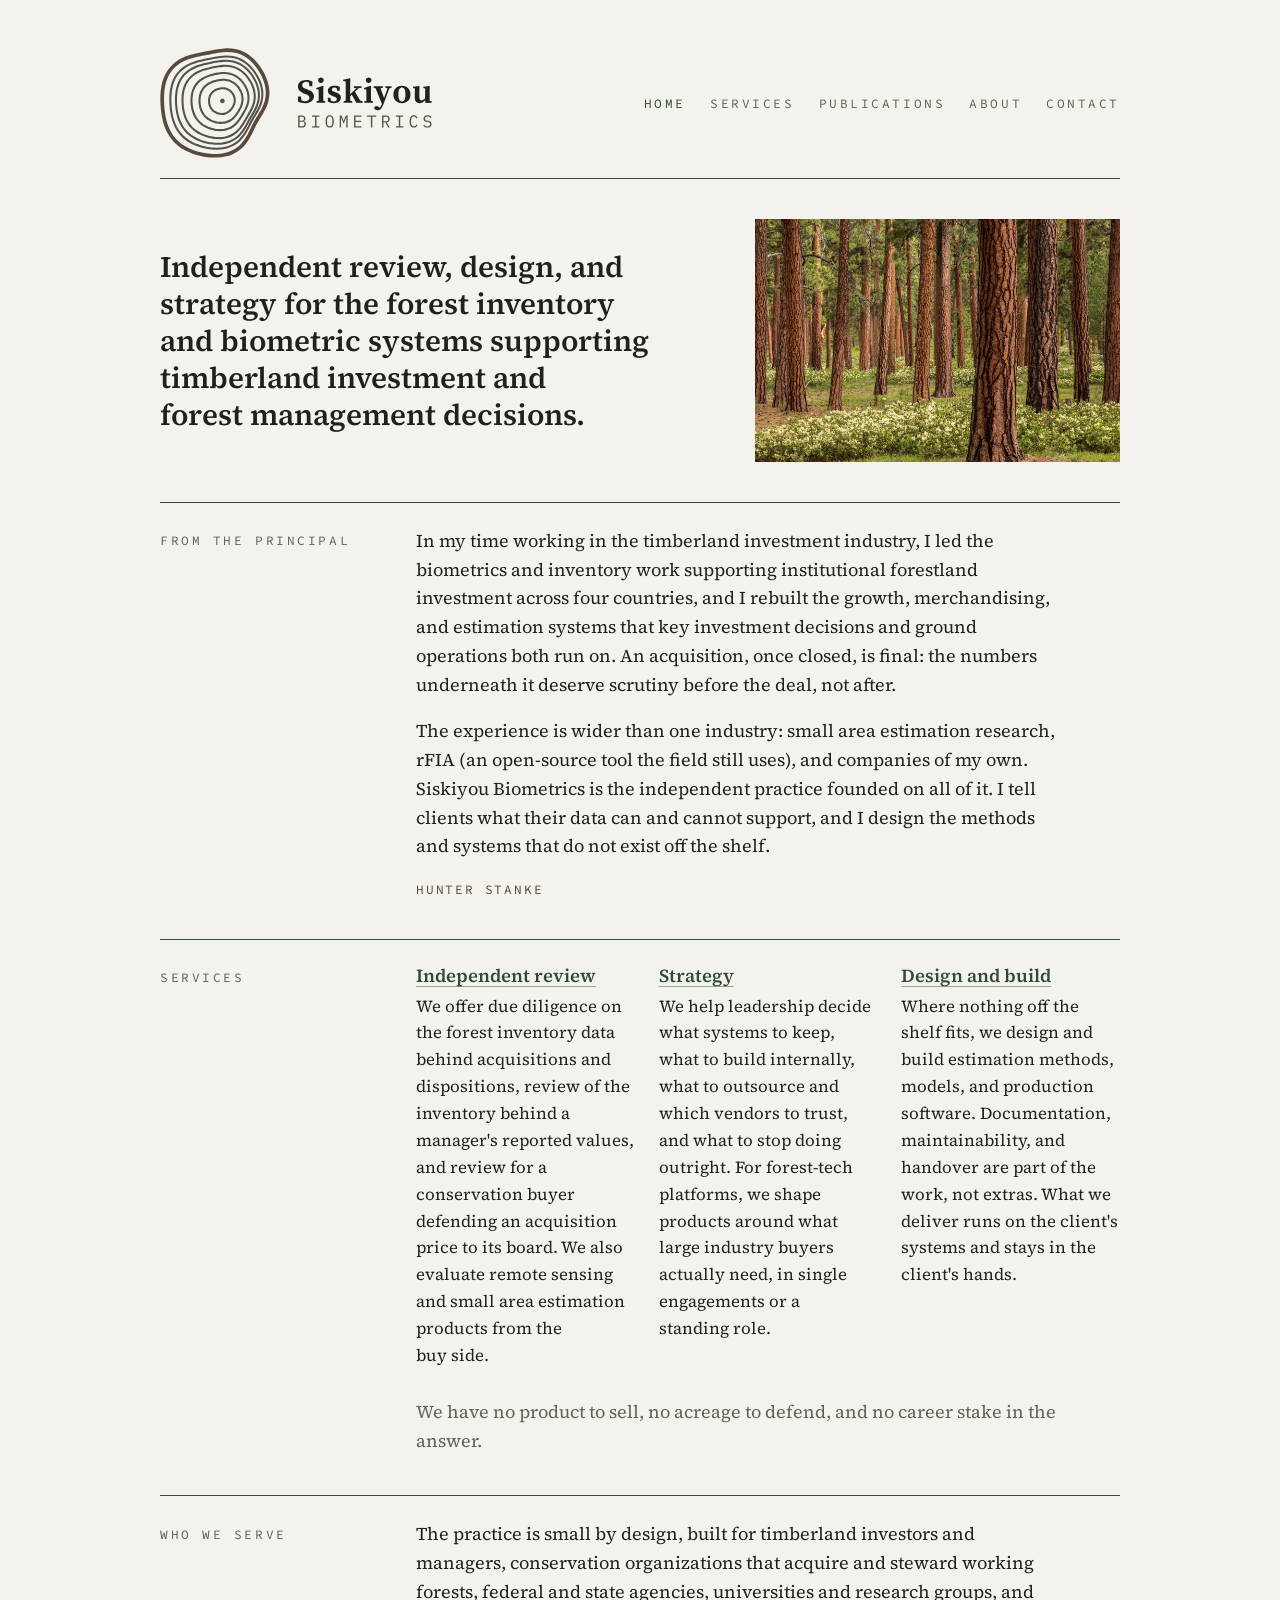
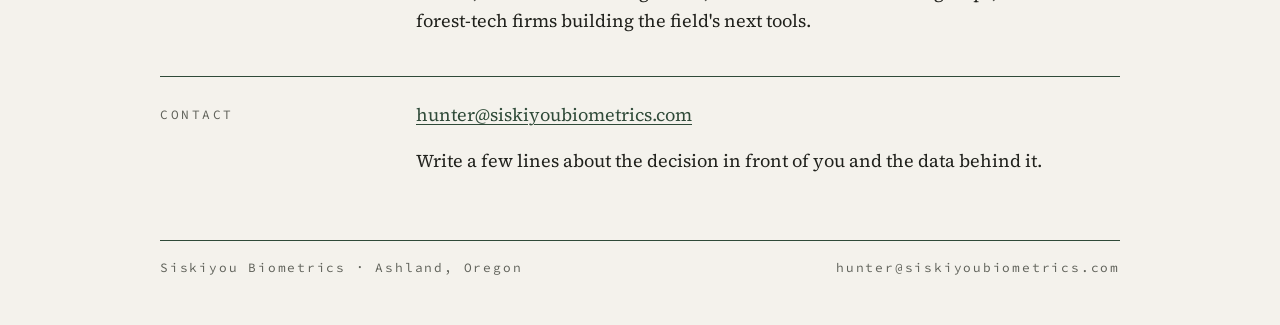
==== commit d3d628a8: "Home photograph: ponderosa stand" ====
--- a/index.html
+++ b/index.html
@@ -45,7 +45,7 @@
 <main>
 <section id="identity" class="identity">
 <div class="body"><h1 class="topline">Independent review, design, and strategy for the forest inventory and biometric systems supporting timberland investment and forest management decisions.</h1></div>
-<figure><img src="/assets/img/wagner-creek.jpg" alt="Grand fir on a ridge above a forested Siskiyou drainage, snow on the peaks behind" width="1400" height="1050"></figure>
+<figure><img src="/assets/img/ponderosa.jpg" alt="Open ponderosa pine stand with flowering ceanothus in the understory" width="1400" height="933"></figure>
 </section>
 <section id="intro">
 <div class="side"><h2>From the principal</h2></div>
--- a/style.css
+++ b/style.css
@@ -177,7 +177,7 @@
   height: auto;
   aspect-ratio: 3 / 2;
   object-fit: cover;
-  object-position: 50% 65%;
+  object-position: 50% 50%;
 }
 
 p {
@@ -251,7 +251,8 @@
 }
 @media (max-width: 60rem) {
   :root {
-    --side: 11rem;
+    --side: 12rem;
+    --gap: 2.5rem;
   }
   h1, h2 {
     letter-spacing: 0.14em;
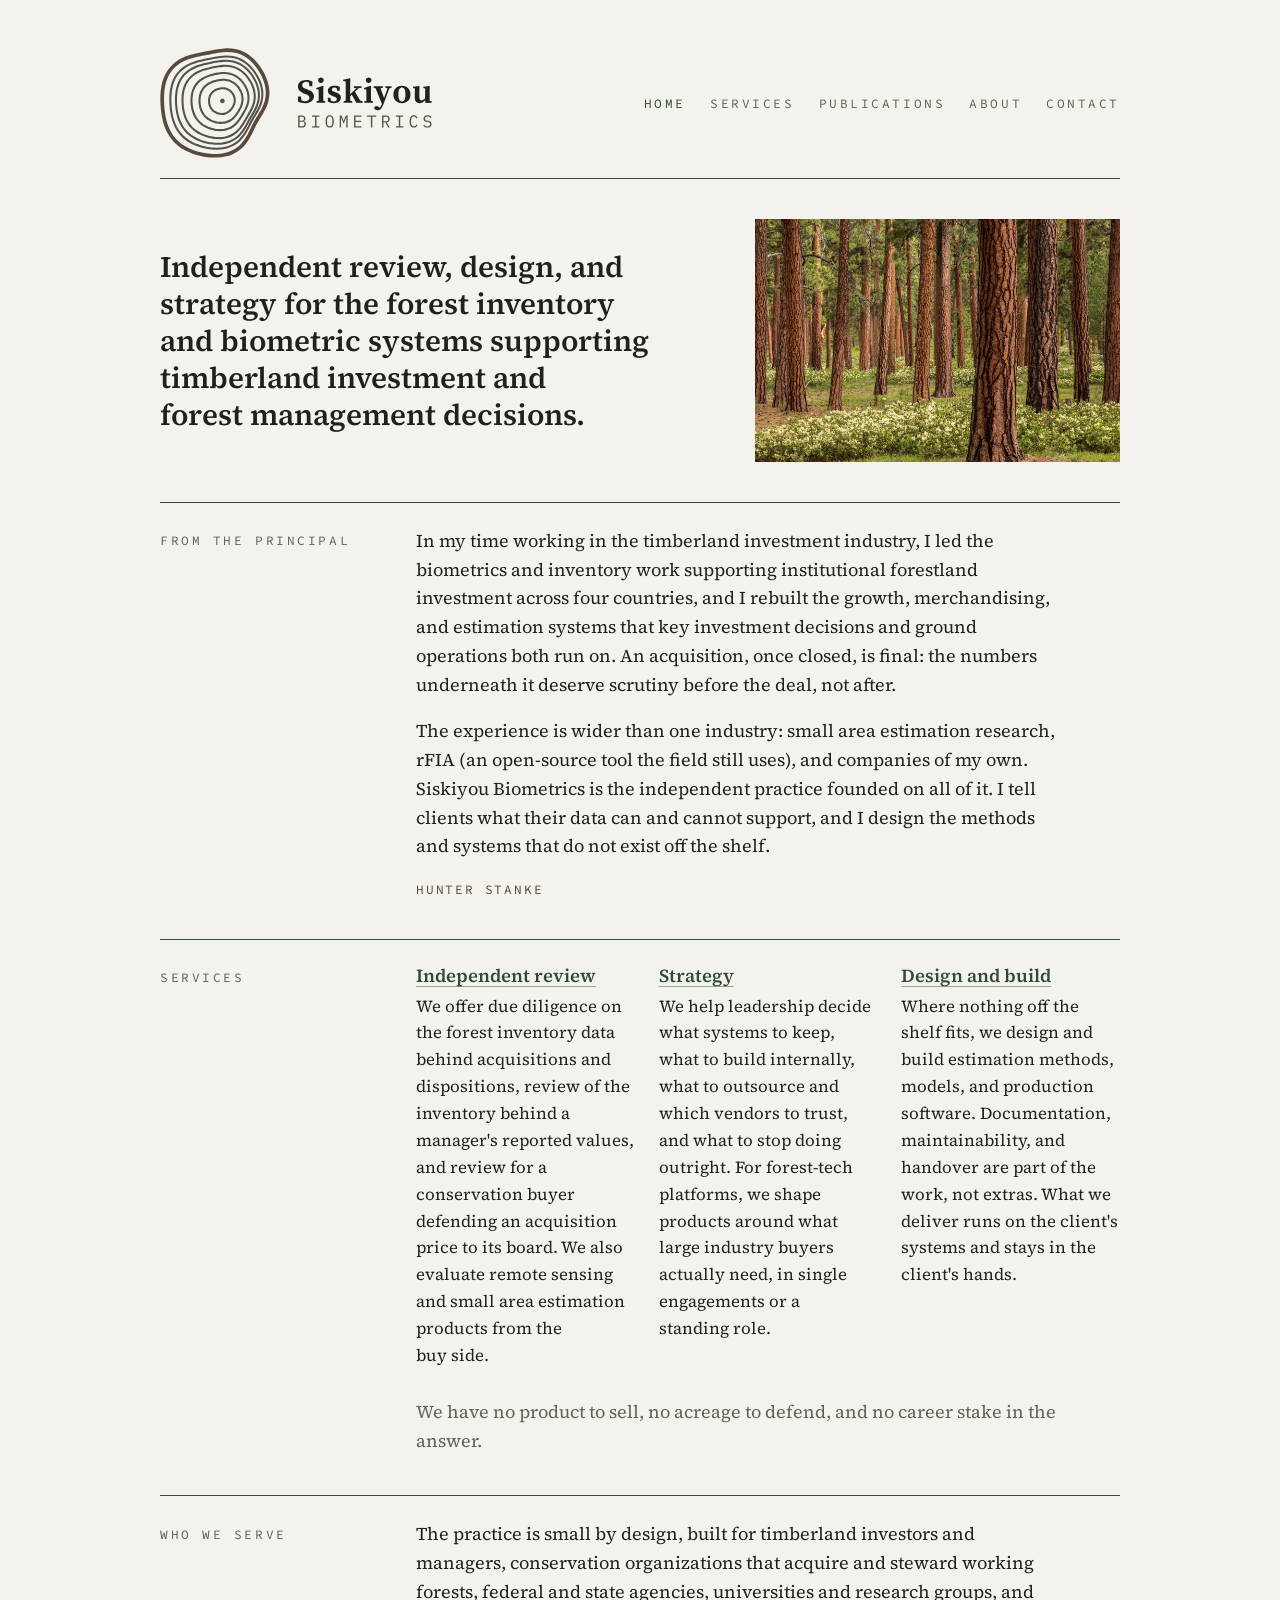
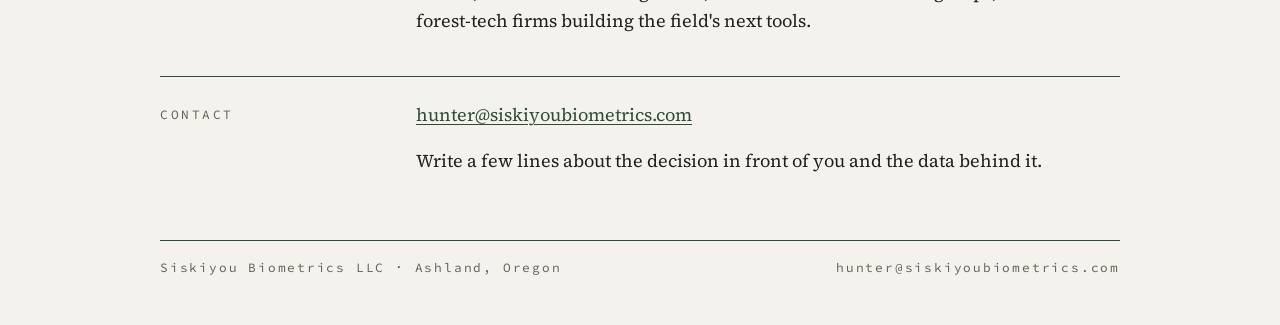
==== commit 5ef98bbb: "Footer: Siskiyou Biometrics LLC; legal name and founding date in structured data" ====
--- a/index.html
+++ b/index.html
@@ -5,8 +5,10 @@
 <meta name="viewport" content="width=device-width, initial-scale=1">
 <title>Siskiyou Biometrics - Ashland, Oregon</title>
 <meta name="description" content="Independent review, design, and strategy for the forest inventory and biometric systems supporting timberland investment and forest management decisions.">
-<link rel="icon" href="/assets/favicon.ico" sizes="16x16 32x32 48x48">
+<link rel="icon" href="/favicon.ico" sizes="16x16 32x32 48x48">
 <link rel="icon" href="/assets/icon-32.png" type="image/png" sizes="32x32">
+<link rel="icon" href="/assets/icon-192.png" type="image/png" sizes="192x192">
+<link rel="icon" href="/assets/icon-512.png" type="image/png" sizes="512x512">
 <link rel="apple-touch-icon" href="/assets/icon-180.png">
 <link rel="canonical" href="https://siskiyoubiometrics.com/">
 <meta name="theme-color" content="#f4f2ec">
@@ -31,8 +33,31 @@
   "logo": "https://siskiyoubiometrics.com/assets/og.png",
   "email": "hunter@siskiyoubiometrics.com",
   "description": "An independent forest biometrics practice based in Ashland, Oregon.",
-  "address": {"@type": "PostalAddress", "addressLocality": "Ashland", "addressRegion": "OR", "addressCountry": "US"},
-  "founder": {"@type": "Person", "name": "Hunter Stanke", "url": "https://siskiyoubiometrics.com/about.html"}
+  "address": {
+    "@type": "PostalAddress",
+    "addressLocality": "Ashland",
+    "addressRegion": "OR",
+    "addressCountry": "US"
+  },
+  "founder": {
+    "@type": "Person",
+    "name": "Hunter Stanke",
+    "url": "https://siskiyoubiometrics.com/about.html"
+  },
+  "sameAs": [
+    "https://github.com/siskiyoubiometrics",
+    "https://hunter-stanke.com/"
+  ],
+  "alternateName": "Siskiyou Biometrics, Ashland, Oregon",
+  "knowsAbout": [
+    "forest biometrics",
+    "forest inventory",
+    "timberland acquisition due diligence",
+    "growth and yield models",
+    "small area estimation"
+  ],
+  "legalName": "Siskiyou Biometrics LLC",
+  "foundingDate": "2026-09-03"
 }
 </script>
 </head>
@@ -76,7 +101,7 @@
 </section>
 </main>
 <footer>
-  <p>Siskiyou Biometrics &middot; Ashland, Oregon</p>
+  <p>Siskiyou Biometrics LLC &middot; Ashland, Oregon</p>
   <p><a href="mailto:hunter@siskiyoubiometrics.com">hunter@siskiyoubiometrics.com</a></p>
 </footer>
 </div>
